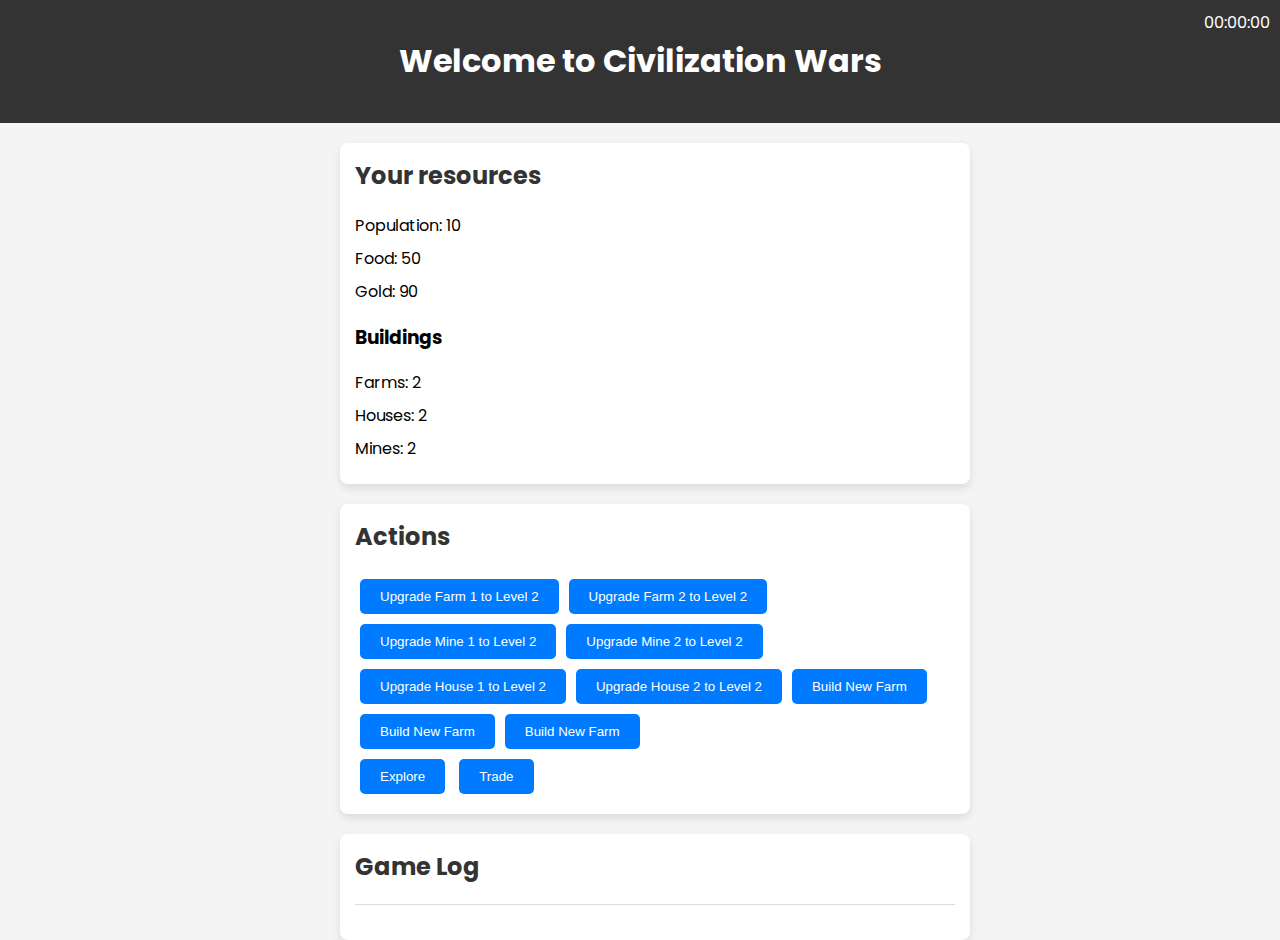
==== index.html @ 1e7b6a3c "Alpha v1.0 Edition" ====
<!DOCTYPE html>
<html lang="en">
<head>
    <meta charset="UTF-8" />
    <meta name="viewport" content="width=device-width, initial-scale=1.0" />
    <title>CivilWars</title>
    <link referrerpolicy="origin" rel="stylesheet" type="text/css" href="game_layout.css" />

</head>

<body>
    <header>
        <h1>Welcome to Civilization Wars</h1>
        <div id="timer" style="position: absolute; top: 10px; right: 10px;">00:00:00</div>
    </header>

    <main>
        <section id="resources">
            <h2>Your resources</h2>
            <p>Population: <span id="population">0</span></p>
            <p>Food: <span id="food">0</span></p>
            <p>Gold: <span id="gold">0</span></p>

            <h3>Buildings</h3>
            <p>Farms: <span id="farms">2</span></p>
            <p>Houses: <span id="houses">2</span></p>
            <p>Mines: <span id="mines">2</span></p>
        </section>

        <section id="actions">
            <h2>Actions</h2>
            <div id="buildingActions">
                
            </div>
            <button onclick="explore()">Explore</button>
            <button onclick="trade()">Trade</button>
        </section>

        <section id="log">
            <h2>Game Log</h2>
            <div id="logEntries">
                <!-- Logs will appear here -->
            </div>
        </section>
    </main>

    <script type="module" referrerpolicy="origin" src="game.js"></script>
    <script src="buildingLogic.js"></script>
</body>
</html>
---- game_layout.css ----
@import url('https://fonts.googleapis.com/css2?family=Poppins&display=swap');

body {
    font-family: 'Poppins', sans-serif;
    margin: 0;
    padding: 0;
    background-color: #f4f4f4;
    display: flex;
    flex-direction: column;
    align-items: center;
}

header {
    background-color: #333;
    color: #fff;
    padding: 1rem;
    width: 100%;
    text-align: center;
}

main {
    width: 80%;
    max-width: 600px;
    margin-top: 20px;
    display: flex;
    flex-direction: column;
    gap: 20px;
}

section {
    background-color: #fff;
    padding: 15px;
    border-radius: 8px;
    box-shadow: 0 4px 8px rgba(0, 0, 0, 0.1);
}

#resources, #actions, #log {
    width: 100%;
}

h2 {
    color: #333;
    margin-top: 0;
}

button {
    background-color: #007bff;
    color: #fff;
    border: none;
    padding: 10px 20px;
    margin: 5px;
    border-radius: 5px;
    cursor: pointer;
}

button:hover {
    background-color: #0056b3;
}

#logEntries {
    max-height: 200px;
    overflow-y: auto;
    padding: 10px;
    border-top: 1px solid #ddd;
}

p {
    margin: 0.5rem 0;
}

.tooltip {
    position: relative;
    display: inline-block;
}

.tooltip .tooltiptext {
    visibility: hidden;
    width: auto;
    background-color: #333;
    color: #fff;
    text-align: center;
    padding: 5px;
    border-radius: 5px;
    position: absolute;
    top: -35px;
    left: 50%;
    transform: translateX(-50%);
    white-space: nowrap;
    z-index: 1;
    font-size: 12px;
}

.tooltip:hover .tooltiptext {
    visibility: visible;
}
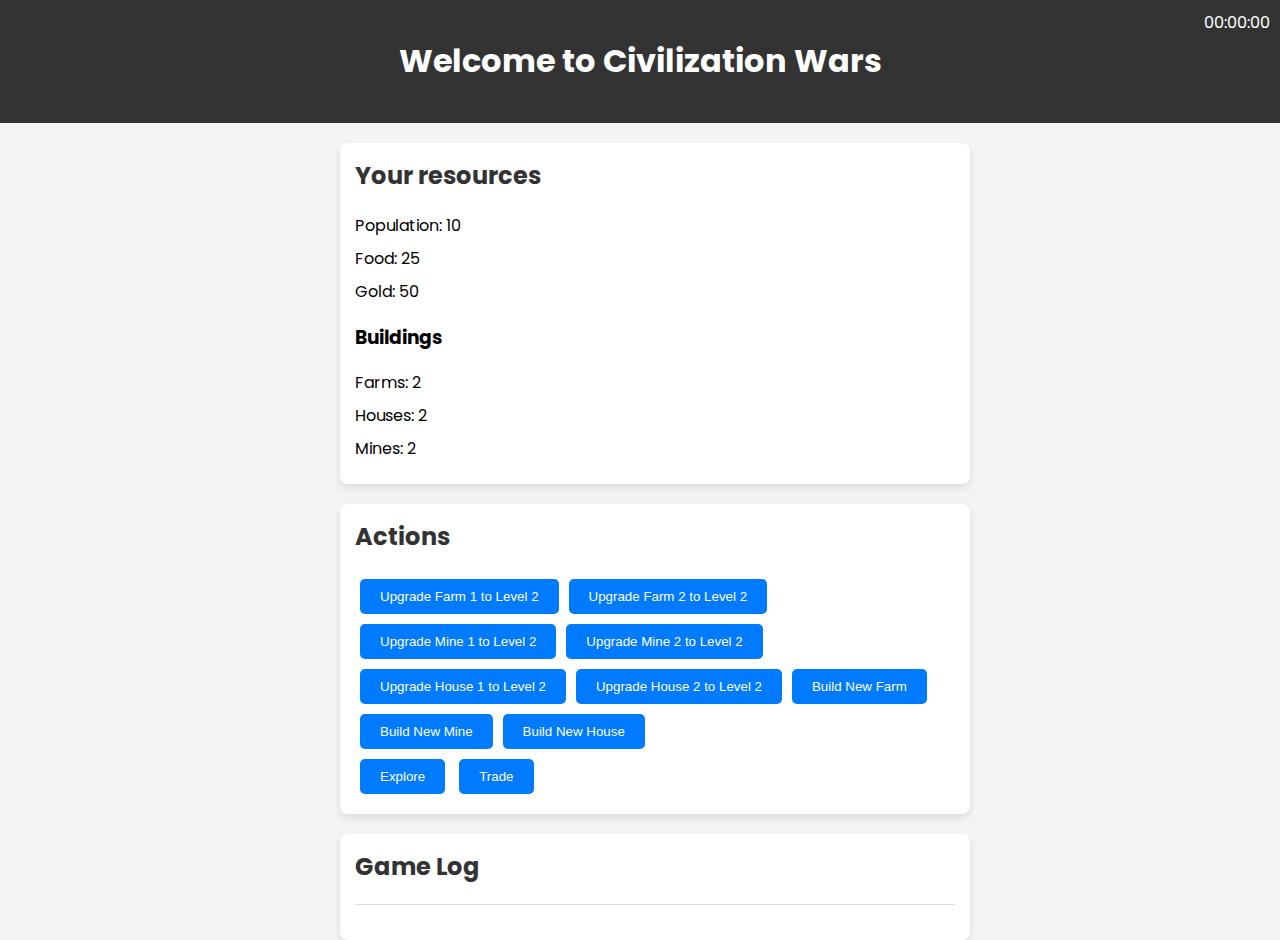
==== commit 3d3d19fb: "Update index.html" ====
--- a/index.html
+++ b/index.html
@@ -45,6 +45,5 @@
     </main>
 
     <script type="module" referrerpolicy="origin" src="game.js"></script>
-    <script src="buildingLogic.js"></script>
 </body>
-</html>+</html>
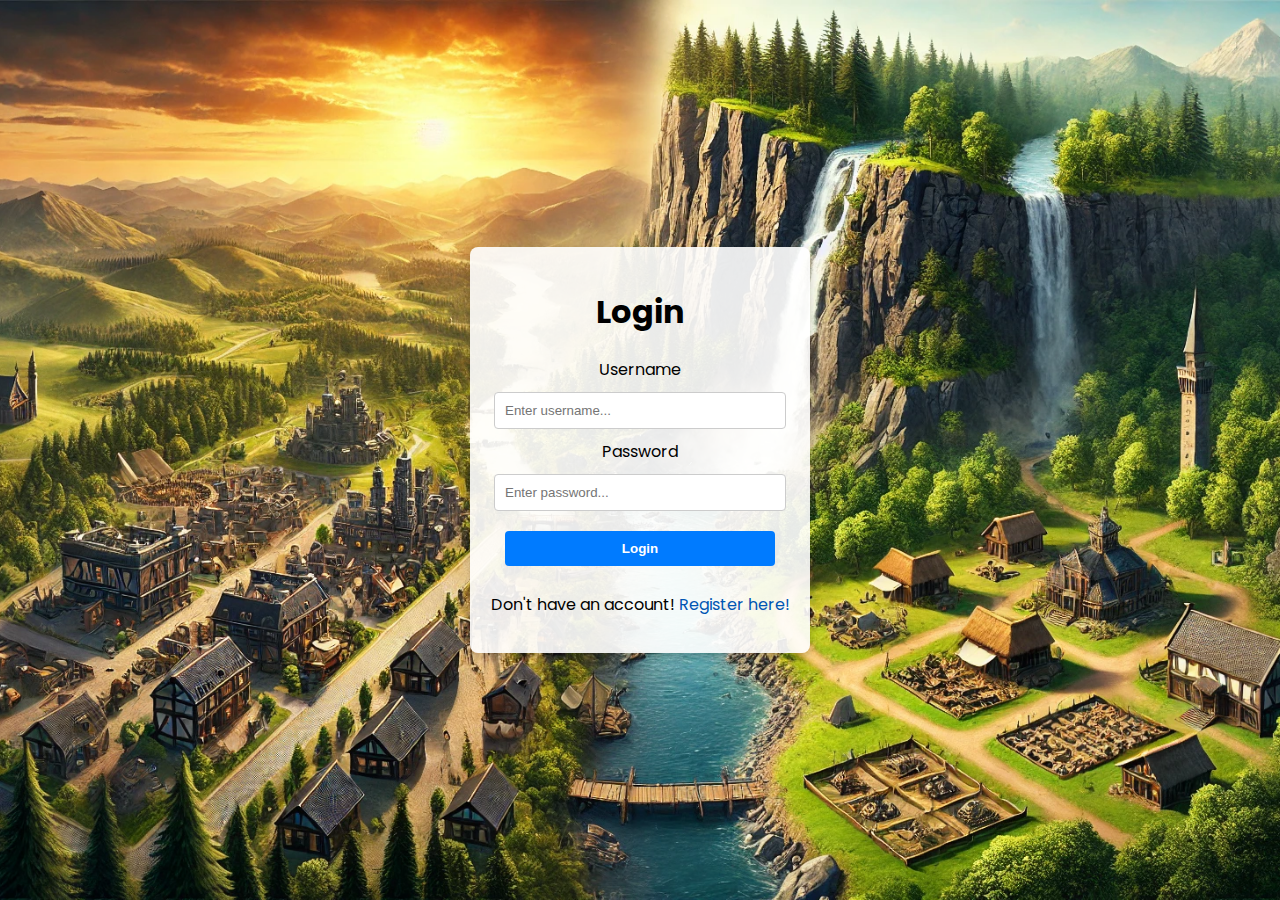
==== commit a92a7e66: "Alpha release v1.1.0" ====
--- a/index.html
+++ b/index.html
@@ -1,49 +1,76 @@
-<!DOCTYPE html>
-<html lang="en">
-<head>
-    <meta charset="UTF-8" />
-    <meta name="viewport" content="width=device-width, initial-scale=1.0" />
-    <title>CivilWars</title>
-    <link referrerpolicy="origin" rel="stylesheet" type="text/css" href="game_layout.css" />
-
-</head>
-
-<body>
-    <header>
-        <h1>Welcome to Civilization Wars</h1>
-        <div id="timer" style="position: absolute; top: 10px; right: 10px;">00:00:00</div>
-    </header>
-
-    <main>
-        <section id="resources">
-            <h2>Your resources</h2>
-            <p>Population: <span id="population">0</span></p>
-            <p>Food: <span id="food">0</span></p>
-            <p>Gold: <span id="gold">0</span></p>
-
-            <h3>Buildings</h3>
-            <p>Farms: <span id="farms">2</span></p>
-            <p>Houses: <span id="houses">2</span></p>
-            <p>Mines: <span id="mines">2</span></p>
-        </section>
-
-        <section id="actions">
-            <h2>Actions</h2>
-            <div id="buildingActions">
-                
-            </div>
-            <button onclick="explore()">Explore</button>
-            <button onclick="trade()">Trade</button>
-        </section>
-
-        <section id="log">
-            <h2>Game Log</h2>
-            <div id="logEntries">
-                <!-- Logs will appear here -->
-            </div>
-        </section>
-    </main>
-
-    <script type="module" referrerpolicy="origin" src="game.js"></script>
-</body>
-</html>
+<!DOCTYPE html>
+<html lang="en">
+<head>
+    <meta charset="UTF-8" />
+    <meta name="viewport" content="width=device-width, initial-scale=1.0" />
+    <title>CivilWars</title>
+    <link referrerpolicy="origin" rel="stylesheet" type="text/css" href="./css/game_layout.css" />
+    <link rel="icon" type="ico/image" href="./assets/images/favicon.ico" />
+
+</head>
+
+<body class="game-bg">
+    <header>
+        <h1>Welcome to Civilization Wars</h1>
+        <div id="timer" style="position: absolute; top: 10px; right: 10px;">00:00:00</div>
+        <button id="profileButton">Profile</button>
+    </header>
+
+    <div id="profileModal" class="modal">
+        <div class="modal-content">
+            <span id="close-button">&times;</span>
+            <h2>Player Profile</h2>
+            <p><strong>Username:</strong> <span id="profileUsername"></span></p>
+            <p><strong>Email:</strong> <span id="profileEmail"></span></p>
+            <p><strong>Civilization:</strong> <span id="profileCiv"></span></p>
+            <p><strong>Level:</strong> <span id="profileLevel"></span></p>
+            <p><strong>XP:</strong> <span id="profileXP"></span></p>
+            <p><strong>Player Tag:</strong> <span id="playerTag"></span></p>
+            <button id="logoutButton">Logout</button>
+        </div>
+    </div>
+
+    <main>
+        <section id="resources">
+            <h2>Your resources</h2>
+            <p>Population: <span id="population">0</span></p>
+            <p>Food: <span id="food">0</span></p>
+            <p>Gold: <span id="gold">0</span></p>
+
+            <h3>Buildings</h3>
+            <p>Farms: <span id="farms">2</span></p>
+            <p>Houses: <span id="houses">2</span></p>
+            <p>Mines: <span id="mines">2</span></p>
+        </section>
+
+        <section id="actions">
+            <h2>Actions</h2>
+            <div id="buildingActions">
+                <!-- Building actions to be rendered here -->
+
+            </div>
+            <button onclick="explore()">Explore</button>
+            <button onclick="trade()">Trade</button>
+        </section>
+
+        <section id="newsFeed">
+            <h2>CivilWars News</h2>
+            <div id="newsContent">
+                <!-- NewsFeed content goes here -->
+
+                <div class="article-card">
+                    <img src="./assets/images/register_background.png" alt="Game background" class="thumbnail" />
+                    <div class="content">
+                        <h3>CivilWars Alpha v1.1.0 is here!</h3>
+                        <a href="https://github.com/DaveSummer36/civilwars-test" target="_blank" class="read-more">Read More</a>
+                    </div>
+                </div>
+            </div>
+        </section>
+    </main>
+
+    <script type="module" src="./js/game.js"></script>
+    <script type="text/javascript" src="./js/global.js"></script>
+    <script type="text/javascript" src="./js/profile.js"></script>
+</body>
+</html>
--- a/css/game_layout.css
+++ b/css/game_layout.css
@@ -0,0 +1,197 @@
+@import url('https://fonts.googleapis.com/css2?family=Poppins&display=swap');
+
+body {
+    font-family: 'Poppins', sans-serif;
+    margin: 0;
+    padding: 0;
+    background-color: #f4f4f4;
+    display: flex;
+    flex-direction: column;
+    align-items: center;
+}
+
+header {
+    background-color: #333;
+    color: #fff;
+    padding: 1rem;
+    width: 100%;
+    text-align: center;
+}
+
+main {
+    width: 80%;
+    max-width: 600px;
+    margin-top: 20px;
+    display: flex;
+    flex-direction: column;
+    gap: 20px;
+}
+
+section {
+    background-color: #fff;
+    padding: 15px;
+    border-radius: 8px;
+    box-shadow: 0 4px 8px rgba(0, 0, 0, 0.1);
+}
+
+#resources, #actions, #newsFeed {
+    width: 100%;
+}
+
+h2 {
+    color: #333;
+    margin-top: 0;
+}
+
+button {
+    background-color: #007bff;
+    color: #fff;
+    border: none;
+    padding: 10px 20px;
+    margin: 5px;
+    border-radius: 5px;
+    cursor: pointer;
+}
+
+button:hover {
+    background-color: #0056b3;
+}
+
+p {
+    margin: 0.5rem 0;
+}
+
+.tooltip {
+    position: relative;
+    display: inline-block;
+}
+
+.tooltip .tooltiptext {
+    visibility: hidden;
+    width: auto;
+    background-color: #333;
+    color: #fff;
+    text-align: center;
+    padding: 5px;
+    border-radius: 5px;
+    position: absolute;
+    top: -35px;
+    left: 50%;
+    transform: translateX(-50%);
+    white-space: nowrap;
+    z-index: 1;
+    font-size: 12px;
+}
+
+.tooltip:hover .tooltiptext {
+    visibility: visible;
+}
+
+.modal {
+    display: none;
+    position: fixed;
+    z-index: 1000;
+    left: 0;
+    top: 0;
+    width: 100%;
+    height: 100%;
+    background-color: rgba(0, 0, 0, 0.5);
+}
+
+.modal-content {
+    background-color: #fff;
+    margin: 15% auto;
+    padding: 20px;
+    border-radius: 8px;
+    width: 50%;
+    text-align: center;
+    box-shadow: 0px 4px 8px rgba(0, 0, 0, 0.2);
+}
+
+#close-button {
+    float: right;
+    font-size: 1.5em;
+    cursor: pointer;
+    color: #aaa;
+}
+
+#close-button:hover {
+    color: #000;
+}
+
+#profileButton {
+    position: absolute;
+    top: 20px;
+    left: 20px;
+    padding: 10px 20px;
+    font-size: 16px;
+    background-color: #007bff;
+    color: white;
+    border: none;
+    border-radius: 4px;
+    cursor: pointer;
+}
+
+#profileButton:hover {
+    background-color: #0056b3;
+}
+
+.game-bg {
+    background-image: url('../assets/images/game_background.png');
+    background-attachment: fixed;
+    background-size: cover;
+    background-repeat: no-repeat;
+    background-position: center;
+}
+
+.article-card {
+    width: 300px;
+    border: 1px solid #ddd;
+    border-radius: 8px;
+    box-shadow: 0 4px 6px rgba(0, 0, 0, 0.1);
+    transition: transform 0.3s, box-shadow 0.3s;
+    text-align: center;
+    background-color: #fff;
+}
+  
+.article-card:hover {
+    transform: translateY(-5px);
+    box-shadow: 0 6px 12px rgba(0, 0, 0, 0.2);
+}
+  
+.thumbnail {
+    width: 100%;
+    height: 180px;
+    object-fit: cover;
+}
+  
+.content {
+    padding: 16px;
+}
+  
+.title {
+    font-size: 18px;
+    margin: 8px 0;
+    color: #333;
+}
+  
+.read-more {
+    display: flex;
+    align-items: right;
+    justify-content: right;
+    margin-top: 20px;
+    text-decoration: none;
+    color: black;
+    font-weight: bold;
+    transition: color 0.3s;
+}
+  
+.read-more:hover {
+    color: black;
+    text-decoration: underline;
+}
+
+
+p {
+    margin: 0.5rem 0;
+}